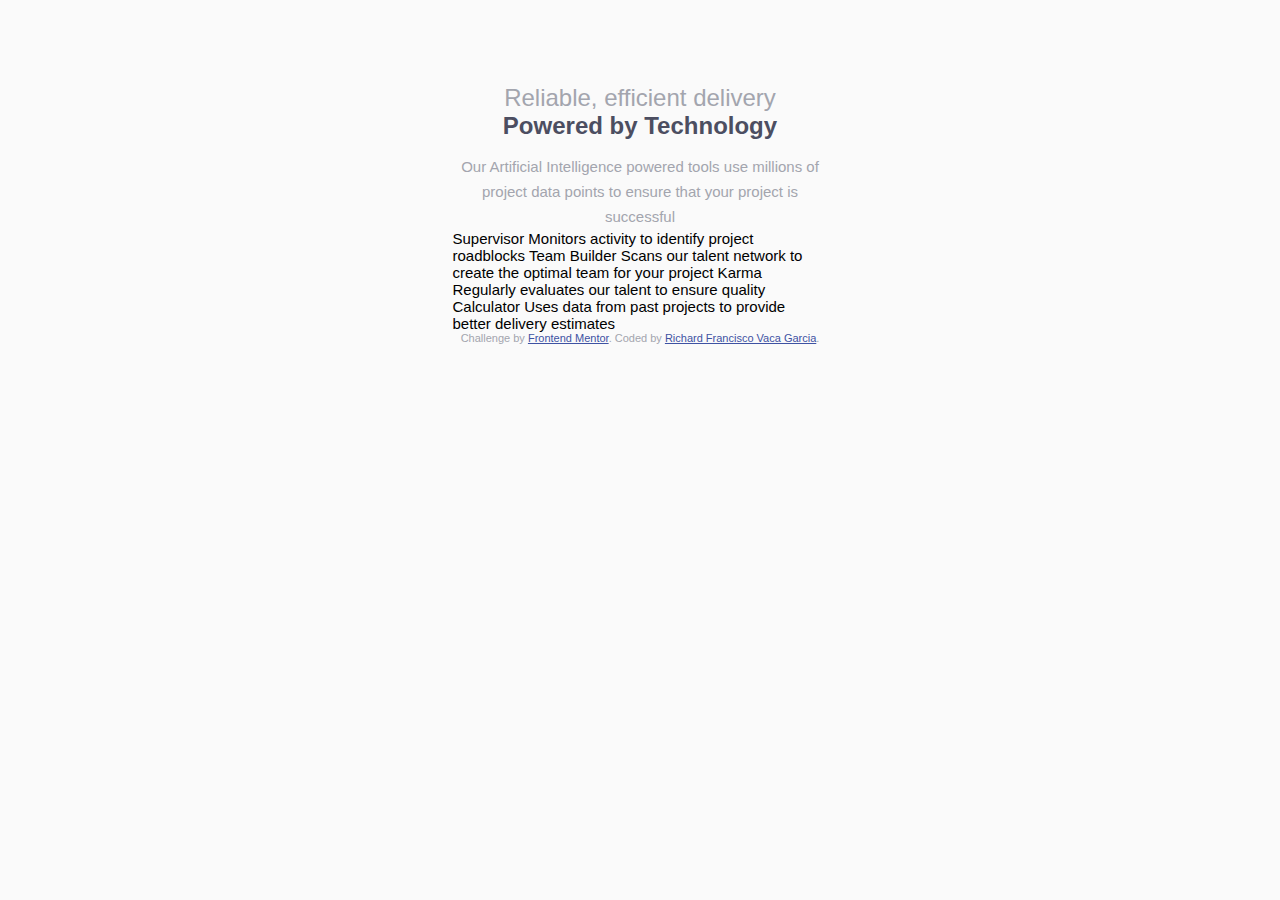
==== index.html @ 67eca9ca "1" ====
<!DOCTYPE html>
<html lang="en">
<head>
    <meta charset="UTF-8">
    <meta http-equiv="X-UA-Compatible" content="IE=edge">
    <meta name="viewport" content="width=device-width, initial-scale=1.0"> 
    <link rel="icon" type="image/png" sizes="32x32" 
    href="./img/favicon-32x32.png">
    <link rel="stylesheet" href="./css/style.css">
    <title>Frontend Mentor | Four card feature section</title>

  <!------------------------------------------------------------------->


</head>
<body>
    <header class="the_header">
        <h1 class="title1">Reliable, efficient delivery</h1>

        <h1 class="title2">Powered by Technology</h2>

        <p class="h_p">
            Our Artificial Intelligence powered tools use millions 
            of project data points to ensure that your project 
            is successful
        </p>
    </header>

    Supervisor
    Monitors activity to identify project roadblocks

    Team Builder
    Scans our talent network to create the optimal team for your project

    Karma
    Regularly evaluates our talent to ensure quality

    Calculator
    Uses data from past projects to provide better delivery estimates

    <footer>
        <p class="attribution">
            Challenge by <a href="https://www.frontendmentor.io?ref=challenge" target="_blank">Frontend Mentor</a>.

            Coded by <a href="#">Richard Francisco Vaca Garcia</a>.
        </p>
    </footer>
</body>
</html>





  <!-- <main class="main">

    <section class="card supervisor">
      <h2 class="card-heading">Supervisor</h2>
      <p class="card-paragraph">Monitors activity to identify project roadblocks</p>
      <img src="./images/icon-supervisor.svg" class="card-image" alt="drawing of an eye inside a magnifying glass">
    </section>

    <section class="card team-builder">
      <h2 class="card-heading">Team Builder</h2>
      <p class="card-paragraph">Scans our talent network to create the optimal team for your project</p>
      <img src="./images/icon-team-builder.svg" class="card-image" alt="drawing of a house in front of a web page">
    </section>

    <section class="card karma">
      <h2 class="card-heading">Karma</h2>
      <p class="card-paragraph">Regularly evaluates our talent to ensure quality</p>
      <img src="./images/icon-karma.svg" class="card-image" alt="drawing of a cog inside a light bubble">
    </section>

    <section class="card calculator">
      <h2 class="card-heading">Calculator</h2>
      <p class="card-paragraph">Uses data from past projects to provide better delivery estimates</p>
      <img src="./images/icon-calculator.svg" class="card-image" alt="drawing of a computer screen">
    </section>

  </main>
  
  <footer class="footer">
    <p class="attribution">
      Challenge by <a href="https://www.frontendmentor.io?ref=challenge" target="_blank">Frontend Mentor</a>. 
      Coded by <a href="#">Your Name Here</a>.
    </p>
  </footer>
</body>
</html> -->
---- css/style.css ----
*, *::after, *::before {
    box-sizing: border-box;
    margin: 0%;
    padding: 0%;
    border: 0%;
}

:root {
    --yellow1: #FFC107;
    --blue2: #0097A7;
    --Charcoal: #36454F;
    --DeepBlue: #0021F3;
}

html {
    font-size: 15px;
    font-family: 'Poppins', sans-serif;
    display: grid;
    place-items: center;
    height: 100%;
}

body {
    background:hsl(0, 0%, 98%);
    display: flex;
    flex-direction: column;
    align-items: center;
    height: 100%;
    position: relative;
    max-width: 375px;
    padding: 5.6rem 0;
}

.the_header {
    text-align: center;
}

p {
    color: hsl(229, 6%, 66%);
}



.title1,
.title2 {
    font-size: 1.6rem;
}

.title1 {
    font-weight: 200;
    color:hsl(229, 6%, 66%);
}

.title2 {
    font-weight: 600;
    color: hsl(234, 12%, 34%);
}

.h_p {
    font-size: 1rem;
    line-height: 1.666;
    margin-top: 1rem
}

.attribution { 
    font-size: 11px; 
    text-align: center; 
}

.attribution a { 
    color: hsl(228, 45%, 44%); 
}

/************************************************************/
/************************************************************/

/* .main {
    display: flex;
    flex-direction: column;
    align-items: center;
    gap: 1.666rem;
    margin-top: 5rem;
}

.card {
    max-width: 311px;
    padding: 9%;
    border-radius: 8px;
    box-shadow: 0px 4px 10px hsl(229, 6%, 66%);
    position: relative;
    overflow: hidden;
}

.supervisor {
    border-top: 4px solid hsl(180, 62%, 55%);
}

.team-builder {
    border-top: 4px solid hsl(0, 78%, 62%);
}

.karma {
    border-top: 4px solid hsl(34, 97%, 64%);
}

.calculator {
    border-top: 4px solid hsl(212, 86%, 64%);
}

.card-heading {
    color: hsl(234, 12%, 34%);
    font-size: 1.333rem;
}

.card-paragraph {
    font-size: 0.866rem;
    line-height: 1.77;
}

.card-image {
    width: 18.328%;
    height: auto;
    margin-top: 14.865%;  
    margin-left: 70%;
}

.footer {
    position: absolute;
    bottom: 0;
    width: 100%;
}

@media only screen and (min-width: 376px) {


body {
    max-width: 100%;
    padding: 5.333rem 11.46%
}

.header {
    max-width: 540px;
}

.normal-heading,
.bold-heading {
    font-size: 2.4rem;
}

.main {
    display: grid;
    grid-template: repeat(4, 1fr)/repeat(3, 1fr);
    gap: 2rem;
}

.card {
    max-width: 350px;
}

.supervisor {
    grid-area: 2/1/span 2/span 1
}

.team-builder {
    grid-area: 1/2/span 2/span 1
}

.karma {
    grid-area: 3/2/span 2/span 1
}


.calculator {
    grid-area: 2/3/span 2/span 1
}
} */
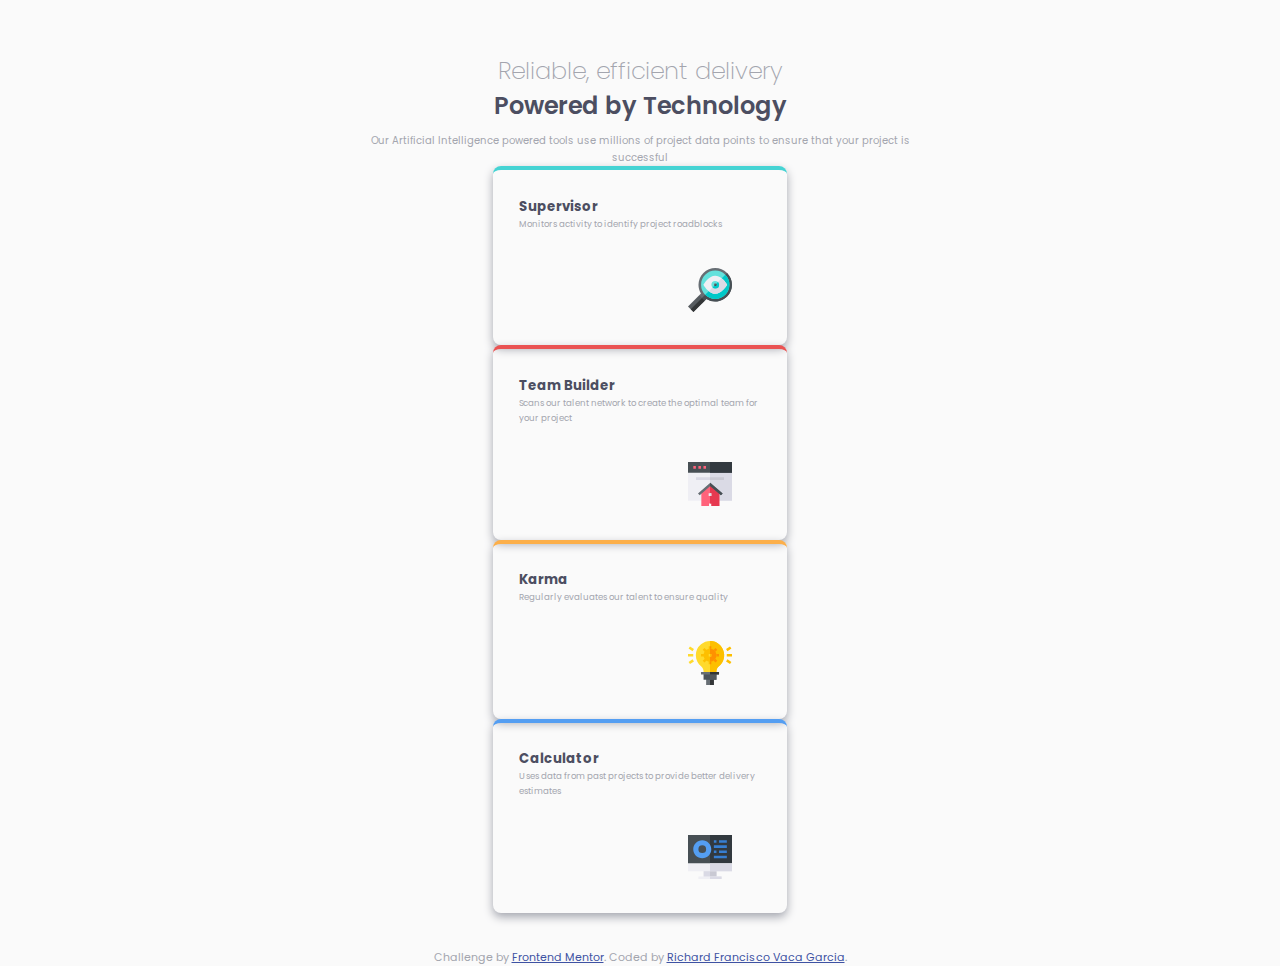
==== commit 5bc6f1cc: "2" ====
--- a/index.html
+++ b/index.html
@@ -9,9 +9,12 @@
     <link rel="stylesheet" href="./css/style.css">
     <title>Frontend Mentor | Four card feature section</title>
 
-  <!------------------------------------------------------------------->
+    <!------------------------------------------------------------------->
 
-
+    <link rel="preconnect" href="https://fonts.googleapis.com">
+    <link rel="preconnect" href="https://fonts.gstatic.com" crossorigin>
+    <link href="https://fonts.googleapis.com/css2?family=Poppins:wght@400;700&display=swap" 
+    rel="stylesheet">
 </head>
 <body>
     <header class="the_header">
@@ -26,65 +29,60 @@
         </p>
     </header>
 
-    Supervisor
-    Monitors activity to identify project roadblocks
+    <main>
+        <section class="the_cards the_superv">
+            <h2 class="card-heading">Supervisor</h2>
 
-    Team Builder
-    Scans our talent network to create the optimal team for your project
+            <p class="card-paragraph">
+                Monitors activity to identify project roadblocks
+            </p>
 
-    Karma
-    Regularly evaluates our talent to ensure quality
+            <img src="./img/icon-supervisor.svg" class="card-image" 
+            alt="El dibujo de un ojo adentro de una lupa.">
+        </section>
+      
+        <section class="the_cards team-builder">
+            <h2 class="card-heading">Team Builder</h2>
 
-    Calculator
-    Uses data from past projects to provide better delivery estimates
+            <p class="card-paragraph">
+                Scans our talent network to create the optimal team for 
+                your project
+            </p>
 
-    <footer>
+            <img src="./img/icon-team-builder.svg" class="card-image" 
+            alt="El dibujo de una casa.">
+        </section>
+      
+        <section class="the_cards karma">
+            <h2 class="card-heading">Karma</h2>
+
+            <p class="card-paragraph">
+                Regularly evaluates our talent to ensure quality
+            </p>
+
+            <img src="./img/icon-karma.svg" class="card-image" 
+            alt="El dibujo de un engranaje dentro de una burbuja de luz.">
+        </section>
+      
+        <section class="the_cards calculator">
+            <h2 class="card-heading">Calculator</h2>
+
+            <p class="card-paragraph">
+                Uses data from past projects to provide better 
+                delivery estimates
+            </p>
+            <img src="./img/icon-calculator.svg" class="card-image" 
+            alt="El dibujo de una pantalla de ordenador.">
+        </section>    
+    </main>
+
+    <footer class="the_footer">
         <p class="attribution">
-            Challenge by <a href="https://www.frontendmentor.io?ref=challenge" target="_blank">Frontend Mentor</a>.
+            Challenge by <a href="https://www.frontendmentor.io?ref=challenge" 
+            target="_blank">Frontend Mentor</a>.
 
             Coded by <a href="#">Richard Francisco Vaca Garcia</a>.
         </p>
     </footer>
 </body>
-</html>
-
-
-
-
-
-  <!-- <main class="main">
-
-    <section class="card supervisor">
-      <h2 class="card-heading">Supervisor</h2>
-      <p class="card-paragraph">Monitors activity to identify project roadblocks</p>
-      <img src="./images/icon-supervisor.svg" class="card-image" alt="drawing of an eye inside a magnifying glass">
-    </section>
-
-    <section class="card team-builder">
-      <h2 class="card-heading">Team Builder</h2>
-      <p class="card-paragraph">Scans our talent network to create the optimal team for your project</p>
-      <img src="./images/icon-team-builder.svg" class="card-image" alt="drawing of a house in front of a web page">
-    </section>
-
-    <section class="card karma">
-      <h2 class="card-heading">Karma</h2>
-      <p class="card-paragraph">Regularly evaluates our talent to ensure quality</p>
-      <img src="./images/icon-karma.svg" class="card-image" alt="drawing of a cog inside a light bubble">
-    </section>
-
-    <section class="card calculator">
-      <h2 class="card-heading">Calculator</h2>
-      <p class="card-paragraph">Uses data from past projects to provide better delivery estimates</p>
-      <img src="./images/icon-calculator.svg" class="card-image" alt="drawing of a computer screen">
-    </section>
-
-  </main>
-  
-  <footer class="footer">
-    <p class="attribution">
-      Challenge by <a href="https://www.frontendmentor.io?ref=challenge" target="_blank">Frontend Mentor</a>. 
-      Coded by <a href="#">Your Name Here</a>.
-    </p>
-  </footer>
-</body>
-</html> -->+</html>--- a/css/style.css
+++ b/css/style.css
@@ -6,22 +6,36 @@
 }
 
 :root {
-    --yellow1: #FFC107;
-    --blue2: #0097A7;
+    --White: hsl(0, 0%, 98%);
+    --LightGray: hsl(229, 6%, 66%);
+    --DarkGray: hsl(234, 12%, 34%);
+    --AzulOscuro: hsl(228, 45%, 44%);
+    --Azul1: hsl(180, 62%, 55%);
+    --Azul2: hsl(212, 86%, 64%);
+    --Naranja: hsl(0, 78%, 62%);
+    --Amarillo: hsl(34, 97%, 64%); 
+
     --Charcoal: #36454F;
     --DeepBlue: #0021F3;
+    --BlueViolet: #8a2be2; 
+    --NeonGreen: #39ff14; 
+    --MalachiteGreen: #0BDA51; 
+    --CrimsonRed: #990000; 
+    --DeepOrange: #dc4d01;
 }
 
+/*1rem = 10px*/
 html {
-    font-size: 15px;
-    font-family: 'Poppins', sans-serif;
+    font-size: 62.5%;
     display: grid;
     place-items: center;
     height: 100%;
 }
 
 body {
-    background:hsl(0, 0%, 98%);
+    font-size: 16px;
+    font-family: 'Poppins', sans-serif;
+    background: var(--White);
     display: flex;
     flex-direction: column;
     align-items: center;
@@ -35,12 +49,6 @@
     text-align: center;
 }
 
-p {
-    color: hsl(229, 6%, 66%);
-}
-
-
-
 .title1,
 .title2 {
     font-size: 1.6rem;
@@ -48,18 +56,36 @@
 
 .title1 {
     font-weight: 200;
-    color:hsl(229, 6%, 66%);
+    color: var(--LightGray);
 }
 
 .title2 {
     font-weight: 600;
-    color: hsl(234, 12%, 34%);
+    color: var(--DarkGray);
 }
 
 .h_p {
     font-size: 1rem;
-    line-height: 1.666;
+    line-height: 1.66rem;
     margin-top: 1rem
+}
+
+p {
+    color: var(--LightGray);
+}
+
+.main {
+    display: flex;
+    flex-direction: column;
+    align-items: center;
+    gap: 1.6rem;
+    margin-top: 5rem;
+}
+
+.the_footer {
+    position: absolute;
+    bottom: 0;
+    width: 100%;
 }
 
 .attribution { 
@@ -68,109 +94,101 @@
 }
 
 .attribution a { 
-    color: hsl(228, 45%, 44%); 
+    color: var(--AzulOscuro); 
 }
 
 /************************************************************/
 /************************************************************/
 
-/* .main {
-    display: flex;
-    flex-direction: column;
-    align-items: center;
-    gap: 1.666rem;
-    margin-top: 5rem;
-}
-
-.card {
+.the_cards {
     max-width: 311px;
     padding: 9%;
     border-radius: 8px;
-    box-shadow: 0px 4px 10px hsl(229, 6%, 66%);
+    box-shadow: 0px 4px 10px var(--LightGray);
     position: relative;
     overflow: hidden;
 }
 
-.supervisor {
-    border-top: 4px solid hsl(180, 62%, 55%);
+.the_superv {
+    border-top: 4px solid var(--Azul1);
 }
 
 .team-builder {
-    border-top: 4px solid hsl(0, 78%, 62%);
+    border-top: 4px solid var(--Naranja);
 }
 
 .karma {
-    border-top: 4px solid hsl(34, 97%, 64%);
+    border-top: 4px solid var(--Amarillo);
 }
 
 .calculator {
-    border-top: 4px solid hsl(212, 86%, 64%);
+    border-top: 4px solid var(--Azul2);
 }
 
 .card-heading {
-    color: hsl(234, 12%, 34%);
-    font-size: 1.333rem;
+    color: var(--DarkGray);
+    font-size: 1.33rem;
 }
 
 .card-paragraph {
-    font-size: 0.866rem;
+    font-size: 0.86rem;
     line-height: 1.77;
 }
 
 .card-image {
-    width: 18.328%;
+    width: 18.32%;
     height: auto;
-    margin-top: 14.865%;  
+    margin-top: 14.86%;  
     margin-left: 70%;
 }
 
-.footer {
-    position: absolute;
-    bottom: 0;
-    width: 100%;
+/************************************************************/
+/************************************************************/
+
+/*Los Media Queries:*/
+
+@media only screen and (min-width: 376px) {
+    body {
+        max-width: 100%;
+        padding: 5.3rem 11.46%;
+    }
+
+    .the_header {
+        max-width: 540px;
+    }
+
+    .title1,
+    .title2 {
+        font-size: 2.4rem;
+    }
+
+    .main {
+        display: grid;
+        grid-template: repeat(4, 1fr)/repeat(3, 1fr);
+        gap: 2rem;
+    }
+
+    .the_cards {
+        max-width: 350px;
+    }
+
+    .the_superv {
+        grid-area: 2/1/span 2/span 1
+    }
+
+    .team-builder {
+        grid-area: 1/2/span 2/span 1
+    }
+
+    .karma {
+        grid-area: 3/2/span 2/span 1
+    }
+
+
+    .calculator {
+        grid-area: 2/3/span 2/span 1
+    }
 }
 
-@media only screen and (min-width: 376px) {
-
-
-body {
-    max-width: 100%;
-    padding: 5.333rem 11.46%
-}
-
-.header {
-    max-width: 540px;
-}
-
-.normal-heading,
-.bold-heading {
-    font-size: 2.4rem;
-}
-
-.main {
-    display: grid;
-    grid-template: repeat(4, 1fr)/repeat(3, 1fr);
-    gap: 2rem;
-}
-
-.card {
-    max-width: 350px;
-}
-
-.supervisor {
-    grid-area: 2/1/span 2/span 1
-}
-
-.team-builder {
-    grid-area: 1/2/span 2/span 1
-}
-
-.karma {
-    grid-area: 3/2/span 2/span 1
-}
-
-
-.calculator {
-    grid-area: 2/3/span 2/span 1
-}
-} */+/************************************************************/
+/************************************************************/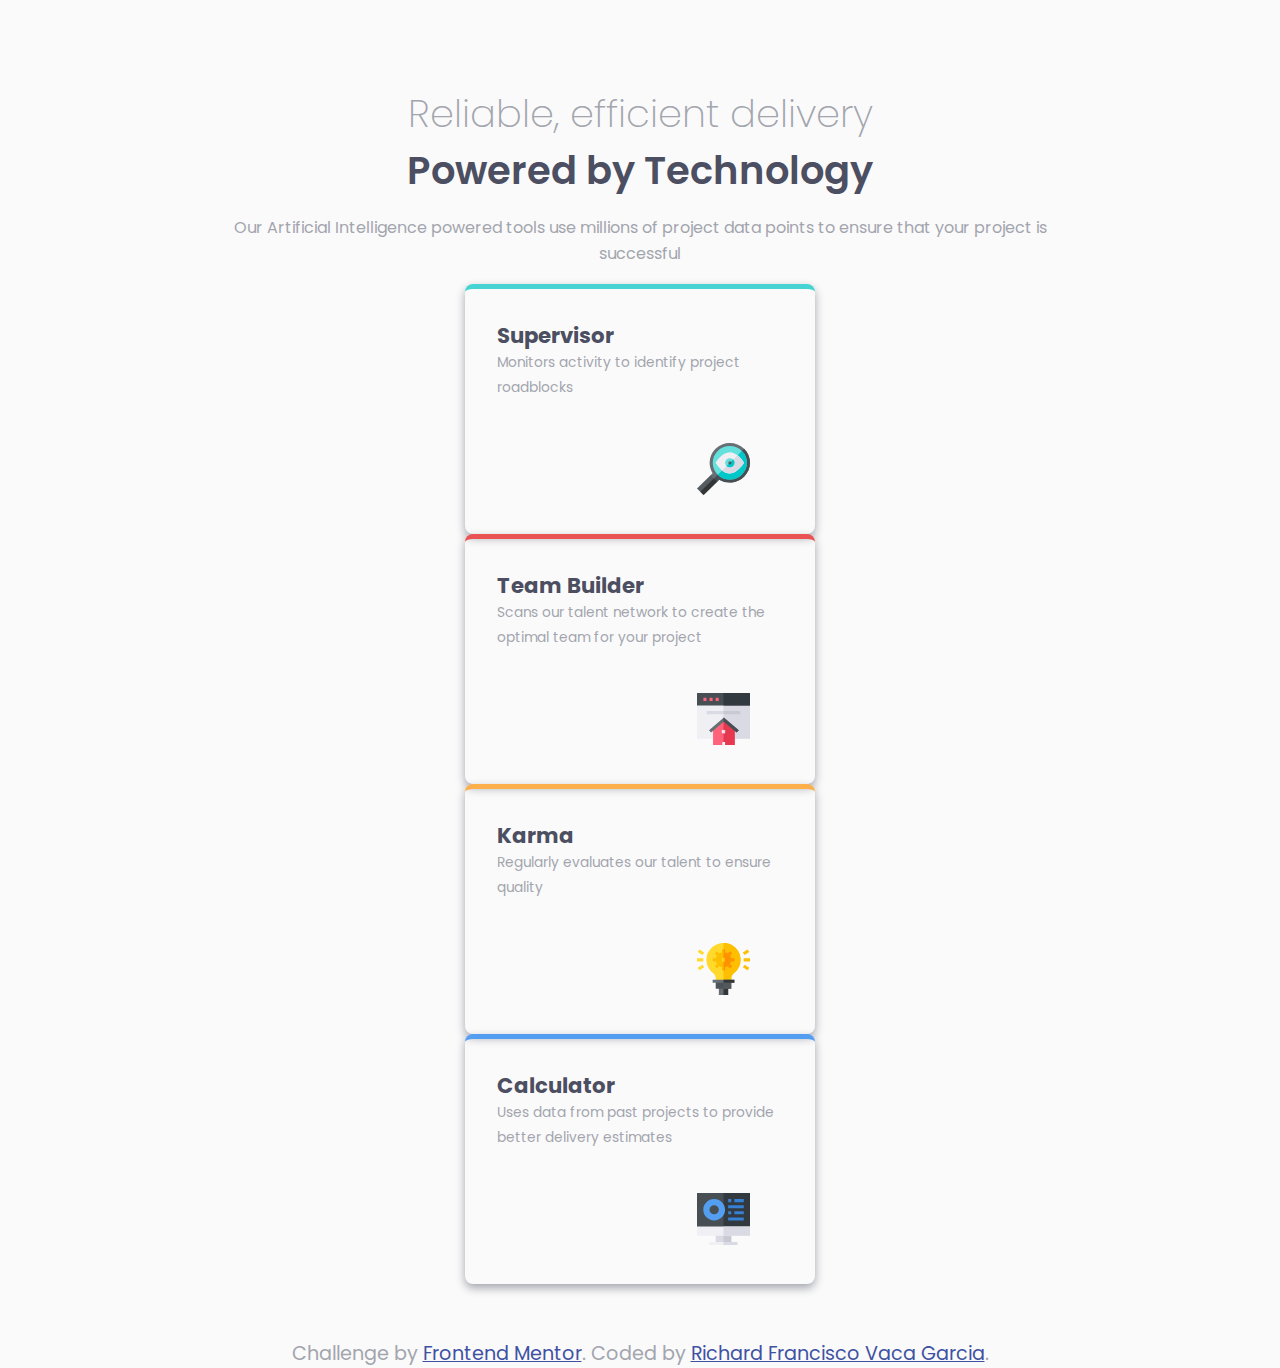
==== commit 5bc526e3: "3" ====
--- a/index.html
+++ b/index.html
@@ -31,47 +31,47 @@
 
     <main>
         <section class="the_cards the_superv">
-            <h2 class="card-heading">Supervisor</h2>
+            <h2 class="c_title">Supervisor</h2>
 
-            <p class="card-paragraph">
+            <p class="card_p">
                 Monitors activity to identify project roadblocks
             </p>
 
-            <img src="./img/icon-supervisor.svg" class="card-image" 
+            <img src="./img/icon-supervisor.svg" class="img1" 
             alt="El dibujo de un ojo adentro de una lupa.">
         </section>
       
-        <section class="the_cards team-builder">
-            <h2 class="card-heading">Team Builder</h2>
+        <section class="the_cards t_builder">
+            <h2 class="c_title">Team Builder</h2>
 
-            <p class="card-paragraph">
+            <p class="card_p">
                 Scans our talent network to create the optimal team for 
                 your project
             </p>
 
-            <img src="./img/icon-team-builder.svg" class="card-image" 
+            <img src="./img/icon-team-builder.svg" class="img1" 
             alt="El dibujo de una casa.">
         </section>
       
-        <section class="the_cards karma">
-            <h2 class="card-heading">Karma</h2>
+        <section class="the_cards the_karma">
+            <h2 class="c_title">Karma</h2>
 
-            <p class="card-paragraph">
+            <p class="card_p">
                 Regularly evaluates our talent to ensure quality
             </p>
 
-            <img src="./img/icon-karma.svg" class="card-image" 
-            alt="El dibujo de un engranaje dentro de una burbuja de luz.">
+            <img src="./img/icon-karma.svg" class="img1" 
+            alt="El dibujo de un engranaje un foco.">
         </section>
       
-        <section class="the_cards calculator">
-            <h2 class="card-heading">Calculator</h2>
+        <section class="the_cards the_calc">
+            <h2 class="c_title">Calculator</h2>
 
-            <p class="card-paragraph">
+            <p class="card_p">
                 Uses data from past projects to provide better 
                 delivery estimates
             </p>
-            <img src="./img/icon-calculator.svg" class="card-image" 
+            <img src="./img/icon-calculator.svg" class="img1" 
             alt="El dibujo de una pantalla de ordenador.">
         </section>    
     </main>
--- a/css/style.css
+++ b/css/style.css
@@ -15,34 +15,32 @@
     --Naranja: hsl(0, 78%, 62%);
     --Amarillo: hsl(34, 97%, 64%); 
 
-    --Charcoal: #36454F;
     --DeepBlue: #0021F3;
     --BlueViolet: #8a2be2; 
     --NeonGreen: #39ff14; 
-    --MalachiteGreen: #0BDA51; 
     --CrimsonRed: #990000; 
     --DeepOrange: #dc4d01;
 }
 
 /*1rem = 10px*/
 html {
-    font-size: 62.5%;
+    /* font-size: 62.5%; */
+    height: 100%;
     display: grid;
-    place-items: center;
-    height: 100%;
+    place-items: center; 
 }
 
 body {
     font-size: 16px;
     font-family: 'Poppins', sans-serif;
     background: var(--White);
+    height: 100%;
+    max-width: 375px;
+    padding: 5.6rem 0rem;
     display: flex;
     flex-direction: column;
     align-items: center;
-    height: 100%;
     position: relative;
-    max-width: 375px;
-    padding: 5.6rem 0;
 }
 
 .the_header {
@@ -55,19 +53,20 @@
 }
 
 .title1 {
+    color: var(--LightGray);
     font-weight: 200;
-    color: var(--LightGray);
 }
 
 .title2 {
+    color: var(--DarkGray);
     font-weight: 600;
-    color: var(--DarkGray);
 }
 
 .h_p {
     font-size: 1rem;
+    margin-top: 1rem;
+    margin-bottom: 1rem;
     line-height: 1.66rem;
-    margin-top: 1rem
 }
 
 p {
@@ -75,11 +74,56 @@
 }
 
 .main {
+    margin-top: 5rem;
     display: flex;
     flex-direction: column;
     align-items: center;
     gap: 1.6rem;
-    margin-top: 5rem;
+}
+
+/************************************************************/
+/************************************************************/
+
+.the_cards {
+    border-radius: 8px;
+    box-shadow: 0px 4px 10px var(--LightGray);
+    max-width: 311px;
+    padding: 9%;
+    overflow: hidden;
+    position: relative;
+}
+
+.the_superv {
+    border-top: 5px solid var(--Azul1);
+}
+
+.t_builder {
+    border-top: 5px solid var(--Naranja);
+}
+
+.the_karma {
+    border-top: 5px solid var(--Amarillo);
+}
+
+.the_calc {
+    border-top: 5px solid var(--Azul2);
+}
+
+.c_title {
+    color: var(--DarkGray);
+    font-size: 1.33rem;
+}
+
+.card_p {
+    font-size: 0.86rem;
+    line-height: 1.77;
+}
+
+.img1 {
+    height: auto;
+    width: 18.32%;
+    margin-top: 14.86%;  
+    margin-left: 70%;
 }
 
 .the_footer {
@@ -89,7 +133,7 @@
 }
 
 .attribution { 
-    font-size: 11px; 
+    font-size: 1.2rem; 
     text-align: center; 
 }
 
@@ -100,61 +144,15 @@
 /************************************************************/
 /************************************************************/
 
-.the_cards {
-    max-width: 311px;
-    padding: 9%;
-    border-radius: 8px;
-    box-shadow: 0px 4px 10px var(--LightGray);
-    position: relative;
-    overflow: hidden;
-}
-
-.the_superv {
-    border-top: 4px solid var(--Azul1);
-}
-
-.team-builder {
-    border-top: 4px solid var(--Naranja);
-}
-
-.karma {
-    border-top: 4px solid var(--Amarillo);
-}
-
-.calculator {
-    border-top: 4px solid var(--Azul2);
-}
-
-.card-heading {
-    color: var(--DarkGray);
-    font-size: 1.33rem;
-}
-
-.card-paragraph {
-    font-size: 0.86rem;
-    line-height: 1.77;
-}
-
-.card-image {
-    width: 18.32%;
-    height: auto;
-    margin-top: 14.86%;  
-    margin-left: 70%;
-}
-
-/************************************************************/
-/************************************************************/
-
 /*Los Media Queries:*/
-
-@media only screen and (min-width: 376px) {
+@media only screen and (min-width: 486px) {
     body {
         max-width: 100%;
         padding: 5.3rem 11.46%;
     }
 
     .the_header {
-        max-width: 540px;
+        max-width: 54rem;
     }
 
     .title1,
@@ -164,7 +162,7 @@
 
     .main {
         display: grid;
-        grid-template: repeat(4, 1fr)/repeat(3, 1fr);
+        grid-template: repeat(4, 1fr) / repeat(3, 1fr);
         gap: 2rem;
     }
 
@@ -173,20 +171,19 @@
     }
 
     .the_superv {
-        grid-area: 2/1/span 2/span 1
+        grid-area: 2/1/span 2/span 1;
     }
 
-    .team-builder {
-        grid-area: 1/2/span 2/span 1
+    .t_builder {
+        grid-area: 1/2/span 2/span 1;
     }
 
-    .karma {
-        grid-area: 3/2/span 2/span 1
+    .the_karma {
+        grid-area: 3/2/span 2/span 1;
     }
 
-
-    .calculator {
-        grid-area: 2/3/span 2/span 1
+    .the_calc {
+        grid-area: 2/3/span 2/span 1;
     }
 }
 
